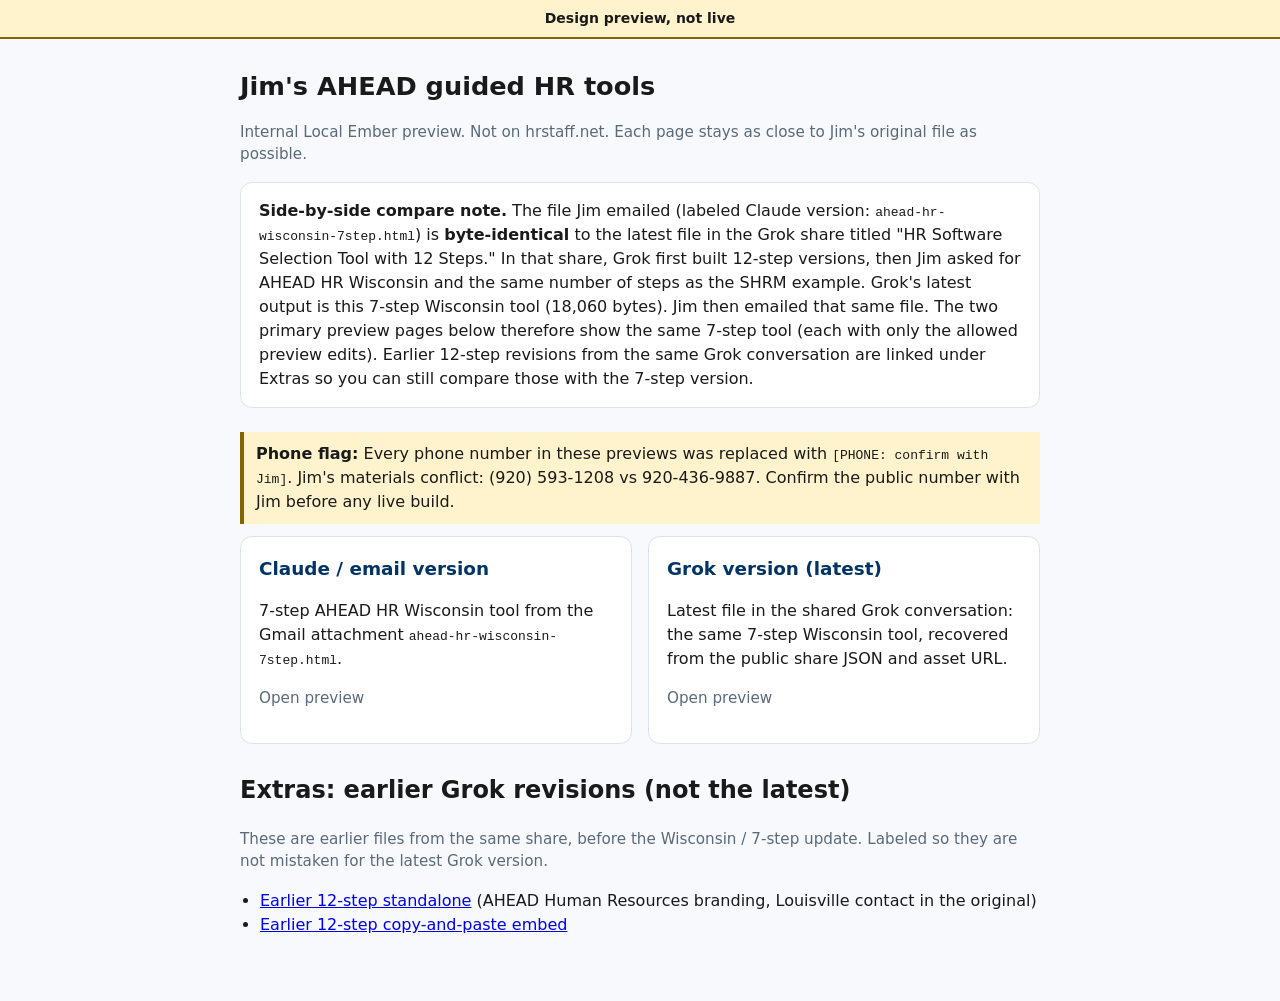
==== index.html @ 3450f0ce "Add noindex previews of Jim's original Claude and Grok guided HR tools." ====
<!DOCTYPE html>
<html lang="en">
<head>
<meta charset="utf-8">
<meta name="viewport" content="width=device-width, initial-scale=1">
<title>Jim's AHEAD guided HR tools - Design Preview</title>
<meta name="robots" content="noindex,nofollow">
<meta name="description" content="Internal design preview only. Not the live hrstaff.net site.">
<style>
  body { font-family: system-ui, -apple-system, Segoe UI, sans-serif; margin: 0; color: #1a1a1a; background: #f7f9fc; line-height: 1.5; }
  .le-preview-banner { font-family: system-ui, sans-serif; background: #fff3cd; color: #1a1a1a; border-bottom: 2px solid #856404; text-align: center; padding: 8px 12px; font-size: 14px; font-weight: 600; }
  main { max-width: 800px; margin: 0 auto; padding: 28px 20px 48px; }
  h1 { font-size: 1.6rem; margin: 0 0 8px; }
  .note { background: #fff; border: 1px solid #dde3ea; border-radius: 12px; padding: 16px 18px; margin: 16px 0 24px; }
  .cards { display: grid; grid-template-columns: 1fr 1fr; gap: 16px; }
  @media (max-width: 640px) { .cards { grid-template-columns: 1fr; } }
  a.card { display: block; background: #fff; border: 1.5px solid #dde3ea; border-radius: 12px; padding: 18px; text-decoration: none; color: inherit; }
  a.card:hover { border-color: #003366; }
  a.card h2 { margin: 0 0 8px; font-size: 1.15rem; color: #003366; }
  .muted { color: #5a6a7a; font-size: 0.95rem; }
  .extra { margin-top: 28px; }
  .extra ul { padding-left: 20px; }
  .flag { background: #fff3cd; border-left: 4px solid #856404; padding: 10px 12px; margin: 12px 0; }
</style>
</head>
<body>
<div class="le-preview-banner" role="note">Design preview, not live</div>
<main>
  <h1>Jim's AHEAD guided HR tools</h1>
  <p class="muted">Internal Local Ember preview. Not on hrstaff.net. Each page stays as close to Jim's original file as possible.</p>

  <div class="note">
    <strong>Side-by-side compare note.</strong>
    The file Jim emailed (labeled Claude version: <code>ahead-hr-wisconsin-7step.html</code>) is <strong>byte-identical</strong> to the latest file in the Grok share titled "HR Software Selection Tool with 12 Steps."
    In that share, Grok first built 12-step versions, then Jim asked for AHEAD HR Wisconsin and the same number of steps as the SHRM example. Grok's latest output is this 7-step Wisconsin tool (18,060 bytes). Jim then emailed that same file.
    The two primary preview pages below therefore show the same 7-step tool (each with only the allowed preview edits). Earlier 12-step revisions from the same Grok conversation are linked under Extras so you can still compare those with the 7-step version.
  </div>

  <div class="flag"><strong>Phone flag:</strong> Every phone number in these previews was replaced with <code>[PHONE: confirm with Jim]</code>. Jim's materials conflict: (920) 593-1208 vs 920-436-9887. Confirm the public number with Jim before any live build.</div>

  <div class="cards">
    <a class="card" href="./claude/">
      <h2>Claude / email version</h2>
      <p>7-step AHEAD HR Wisconsin tool from the Gmail attachment <code>ahead-hr-wisconsin-7step.html</code>.</p>
      <p class="muted">Open preview</p>
    </a>
    <a class="card" href="./grok/">
      <h2>Grok version (latest)</h2>
      <p>Latest file in the shared Grok conversation: the same 7-step Wisconsin tool, recovered from the public share JSON and asset URL.</p>
      <p class="muted">Open preview</p>
    </a>
  </div>

  <div class="extra">
    <h2>Extras: earlier Grok revisions (not the latest)</h2>
    <p class="muted">These are earlier files from the same share, before the Wisconsin / 7-step update. Labeled so they are not mistaken for the latest Grok version.</p>
    <ul>
      <li><a href="./grok/earlier-12step/">Earlier 12-step standalone</a> (AHEAD Human Resources branding, Louisville contact in the original)</li>
      <li><a href="./grok/earlier-12step-embed/">Earlier 12-step copy-and-paste embed</a></li>
    </ul>
  </div>
</main>
</body>
</html>
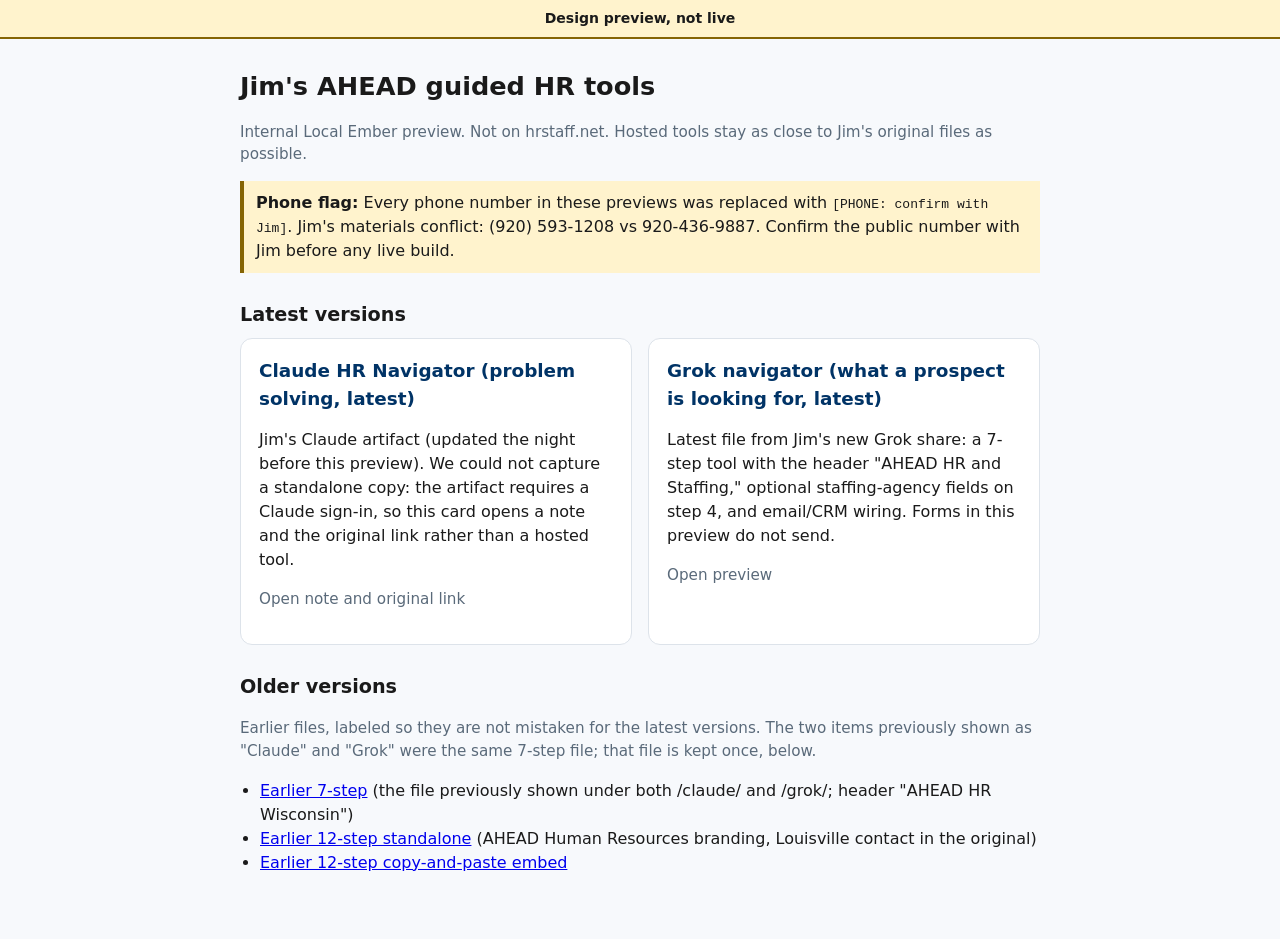
==== commit 3eec537d: "Update Jim navigator previews for the Nov 11 review. Host the latest Grok 7-step tool (AHEAD HR and " ====
--- a/index.html
+++ b/index.html
@@ -11,6 +11,7 @@
   .le-preview-banner { font-family: system-ui, sans-serif; background: #fff3cd; color: #1a1a1a; border-bottom: 2px solid #856404; text-align: center; padding: 8px 12px; font-size: 14px; font-weight: 600; }
   main { max-width: 800px; margin: 0 auto; padding: 28px 20px 48px; }
   h1 { font-size: 1.6rem; margin: 0 0 8px; }
+  h2 { font-size: 1.2rem; margin: 28px 0 8px; }
   .note { background: #fff; border: 1px solid #dde3ea; border-radius: 12px; padding: 16px 18px; margin: 16px 0 24px; }
   .cards { display: grid; grid-template-columns: 1fr 1fr; gap: 16px; }
   @media (max-width: 640px) { .cards { grid-template-columns: 1fr; } }
@@ -18,7 +19,7 @@
   a.card:hover { border-color: #003366; }
   a.card h2 { margin: 0 0 8px; font-size: 1.15rem; color: #003366; }
   .muted { color: #5a6a7a; font-size: 0.95rem; }
-  .extra { margin-top: 28px; }
+  .extra { margin-top: 8px; }
   .extra ul { padding-left: 20px; }
   .flag { background: #fff3cd; border-left: 4px solid #856404; padding: 10px 12px; margin: 12px 0; }
 </style>
@@ -27,34 +28,29 @@
 <div class="le-preview-banner" role="note">Design preview, not live</div>
 <main>
   <h1>Jim's AHEAD guided HR tools</h1>
-  <p class="muted">Internal Local Ember preview. Not on hrstaff.net. Each page stays as close to Jim's original file as possible.</p>
-
-  <div class="note">
-    <strong>Side-by-side compare note.</strong>
-    The file Jim emailed (labeled Claude version: <code>ahead-hr-wisconsin-7step.html</code>) is <strong>byte-identical</strong> to the latest file in the Grok share titled "HR Software Selection Tool with 12 Steps."
-    In that share, Grok first built 12-step versions, then Jim asked for AHEAD HR Wisconsin and the same number of steps as the SHRM example. Grok's latest output is this 7-step Wisconsin tool (18,060 bytes). Jim then emailed that same file.
-    The two primary preview pages below therefore show the same 7-step tool (each with only the allowed preview edits). Earlier 12-step revisions from the same Grok conversation are linked under Extras so you can still compare those with the 7-step version.
-  </div>
+  <p class="muted">Internal Local Ember preview. Not on hrstaff.net. Hosted tools stay as close to Jim's original files as possible.</p>
 
   <div class="flag"><strong>Phone flag:</strong> Every phone number in these previews was replaced with <code>[PHONE: confirm with Jim]</code>. Jim's materials conflict: (920) 593-1208 vs 920-436-9887. Confirm the public number with Jim before any live build.</div>
 
+  <h2>Latest versions</h2>
   <div class="cards">
     <a class="card" href="./claude/">
-      <h2>Claude / email version</h2>
-      <p>7-step AHEAD HR Wisconsin tool from the Gmail attachment <code>ahead-hr-wisconsin-7step.html</code>.</p>
-      <p class="muted">Open preview</p>
+      <h2>Claude HR Navigator (problem solving, latest)</h2>
+      <p>Jim's Claude artifact (updated the night before this preview). We could not capture a standalone copy: the artifact requires a Claude sign-in, so this card opens a note and the original link rather than a hosted tool.</p>
+      <p class="muted">Open note and original link</p>
     </a>
     <a class="card" href="./grok/">
-      <h2>Grok version (latest)</h2>
-      <p>Latest file in the shared Grok conversation: the same 7-step Wisconsin tool, recovered from the public share JSON and asset URL.</p>
+      <h2>Grok navigator (what a prospect is looking for, latest)</h2>
+      <p>Latest file from Jim's new Grok share: a 7-step tool with the header "AHEAD HR and Staffing," optional staffing-agency fields on step 4, and email/CRM wiring. Forms in this preview do not send.</p>
       <p class="muted">Open preview</p>
     </a>
   </div>
 
   <div class="extra">
-    <h2>Extras: earlier Grok revisions (not the latest)</h2>
-    <p class="muted">These are earlier files from the same share, before the Wisconsin / 7-step update. Labeled so they are not mistaken for the latest Grok version.</p>
+    <h2>Older versions</h2>
+    <p class="muted">Earlier files, labeled so they are not mistaken for the latest versions. The two items previously shown as "Claude" and "Grok" were the same 7-step file; that file is kept once, below.</p>
     <ul>
+      <li><a href="./grok/earlier-7step/">Earlier 7-step</a> (the file previously shown under both /claude/ and /grok/; header "AHEAD HR Wisconsin")</li>
       <li><a href="./grok/earlier-12step/">Earlier 12-step standalone</a> (AHEAD Human Resources branding, Louisville contact in the original)</li>
       <li><a href="./grok/earlier-12step-embed/">Earlier 12-step copy-and-paste embed</a></li>
     </ul>
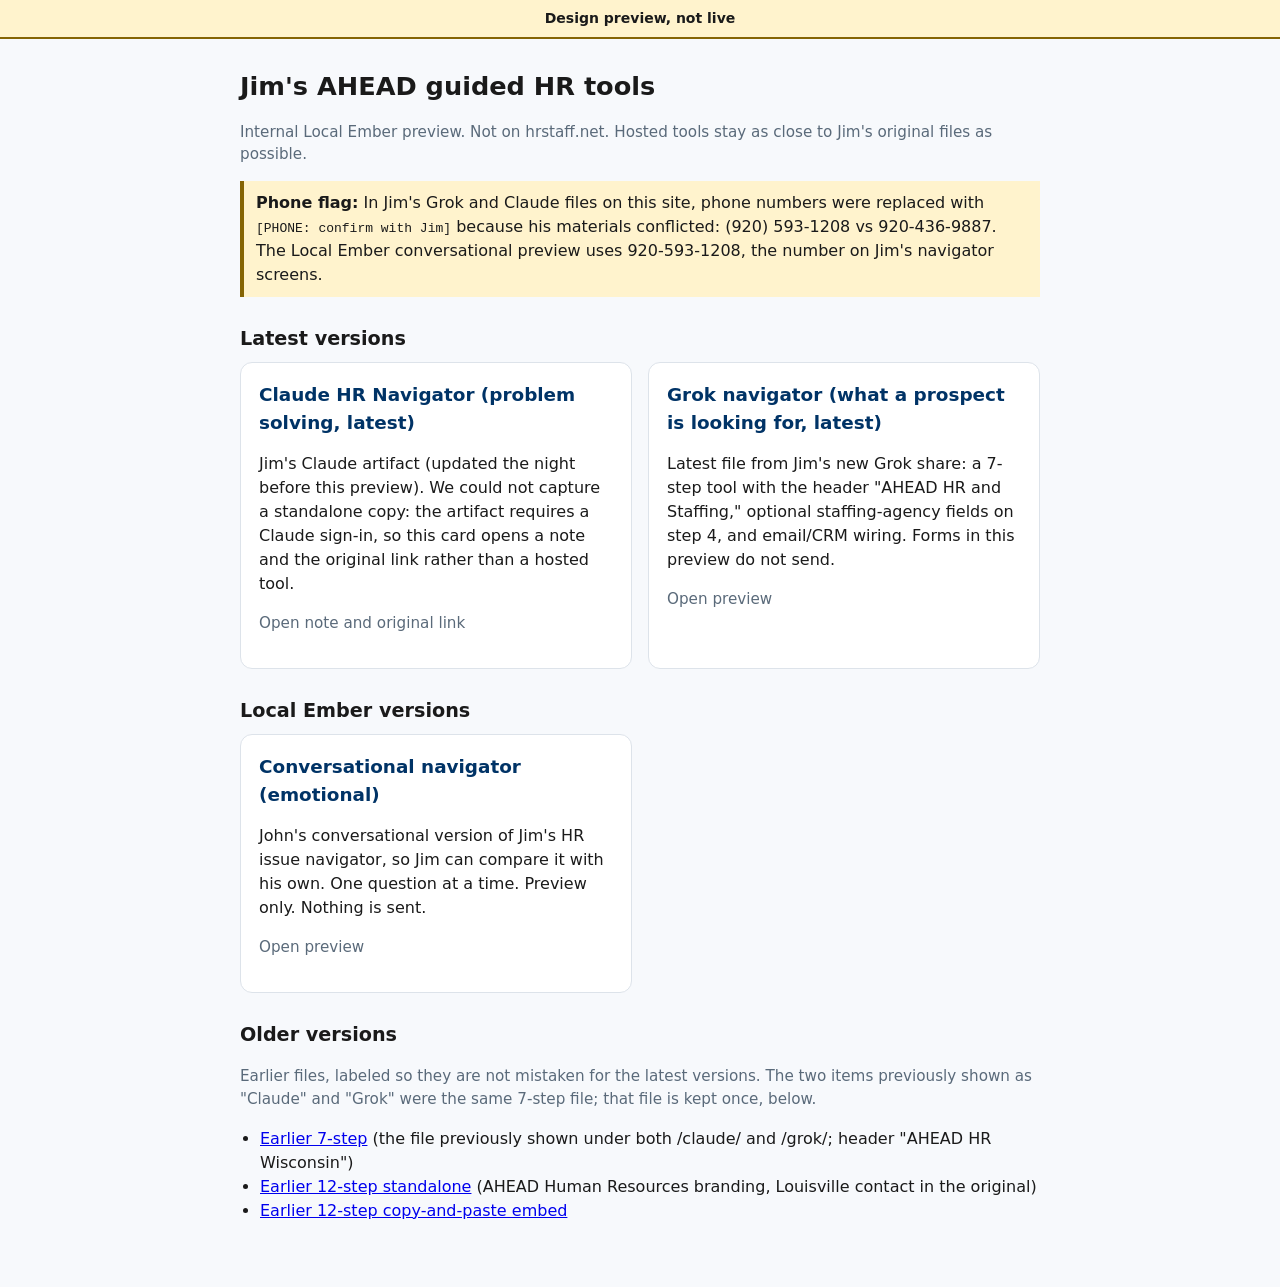
==== commit 76cd479e: "Add the Local Ember conversational HR navigator preview. Preview only, for Jim to compare with his o" ====
--- a/index.html
+++ b/index.html
@@ -30,7 +30,7 @@
   <h1>Jim's AHEAD guided HR tools</h1>
   <p class="muted">Internal Local Ember preview. Not on hrstaff.net. Hosted tools stay as close to Jim's original files as possible.</p>
 
-  <div class="flag"><strong>Phone flag:</strong> Every phone number in these previews was replaced with <code>[PHONE: confirm with Jim]</code>. Jim's materials conflict: (920) 593-1208 vs 920-436-9887. Confirm the public number with Jim before any live build.</div>
+  <div class="flag"><strong>Phone flag:</strong> In Jim's Grok and Claude files on this site, phone numbers were replaced with <code>[PHONE: confirm with Jim]</code> because his materials conflicted: (920) 593-1208 vs 920-436-9887. The Local Ember conversational preview uses 920-593-1208, the number on Jim's navigator screens.</div>
 
   <h2>Latest versions</h2>
   <div class="cards">
@@ -42,6 +42,15 @@
     <a class="card" href="./grok/">
       <h2>Grok navigator (what a prospect is looking for, latest)</h2>
       <p>Latest file from Jim's new Grok share: a 7-step tool with the header "AHEAD HR and Staffing," optional staffing-agency fields on step 4, and email/CRM wiring. Forms in this preview do not send.</p>
+      <p class="muted">Open preview</p>
+    </a>
+  </div>
+
+  <h2>Local Ember versions</h2>
+  <div class="cards">
+    <a class="card" href="./localember-b/">
+      <h2>Conversational navigator (emotional)</h2>
+      <p>John's conversational version of Jim's HR issue navigator, so Jim can compare it with his own. One question at a time. Preview only. Nothing is sent.</p>
       <p class="muted">Open preview</p>
     </a>
   </div>
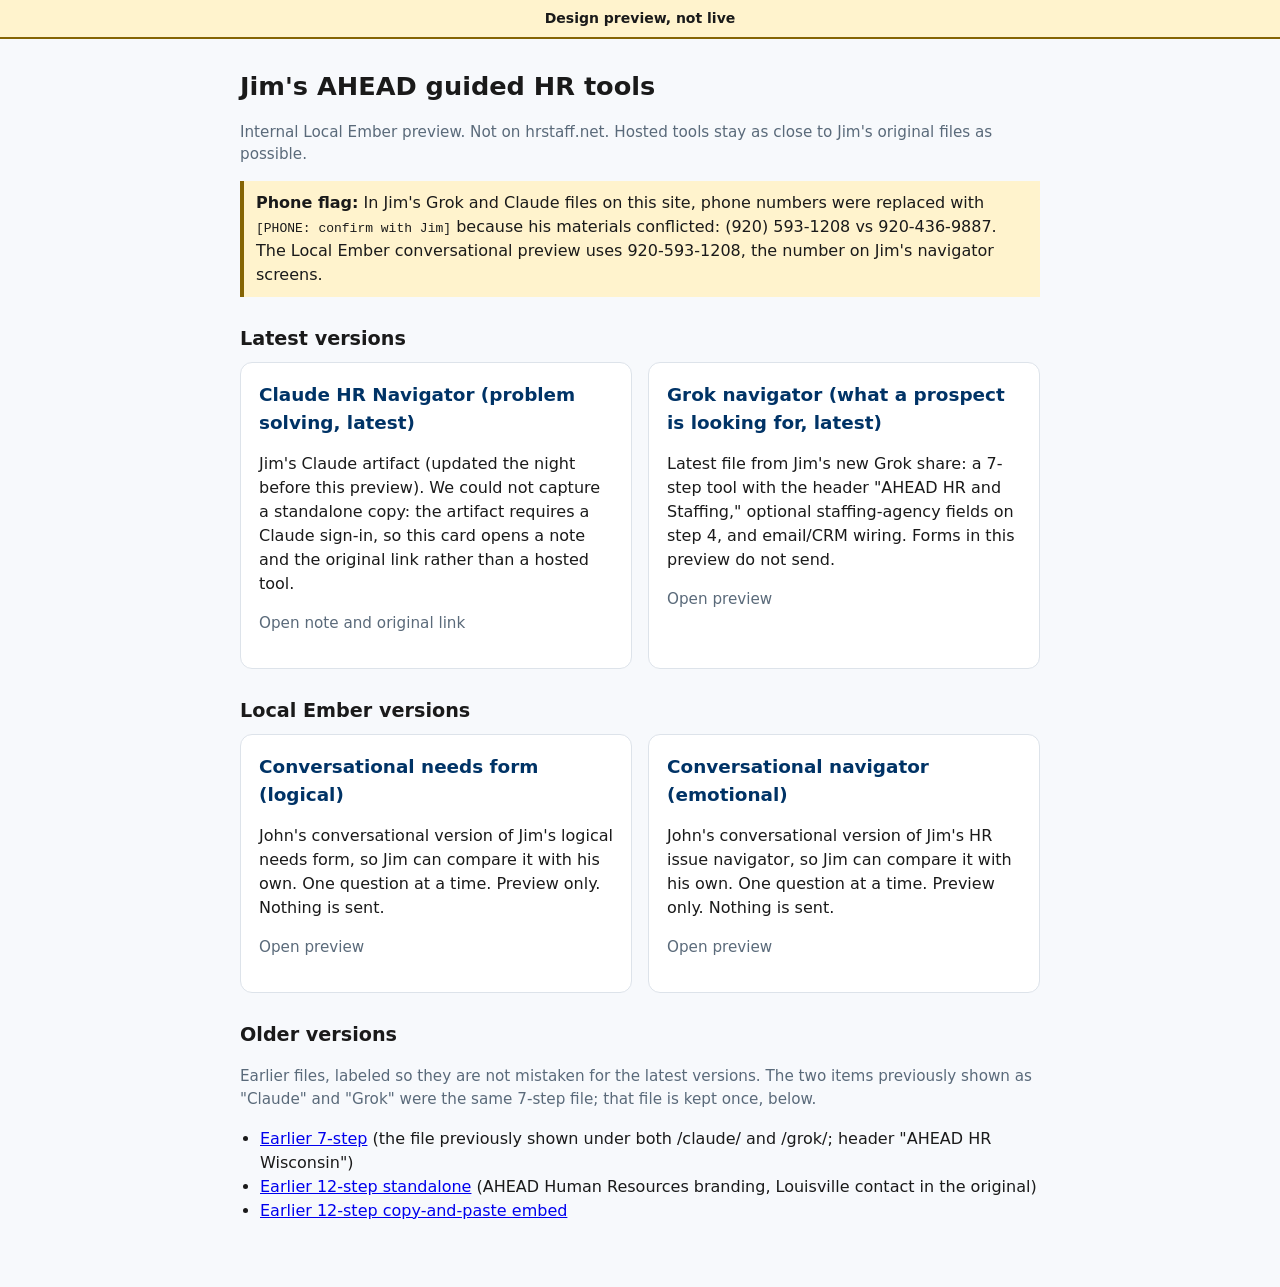
==== commit 605af8d3: "Add the conversational pricing form preview." ====
--- a/index.html
+++ b/index.html
@@ -48,6 +48,11 @@
 
   <h2>Local Ember versions</h2>
   <div class="cards">
+    <a class="card" href="./localember-a/">
+      <h2>Conversational needs form (logical)</h2>
+      <p>John's conversational version of Jim's logical needs form, so Jim can compare it with his own. One question at a time. Preview only. Nothing is sent.</p>
+      <p class="muted">Open preview</p>
+    </a>
     <a class="card" href="./localember-b/">
       <h2>Conversational navigator (emotional)</h2>
       <p>John's conversational version of Jim's HR issue navigator, so Jim can compare it with his own. One question at a time. Preview only. Nothing is sent.</p>
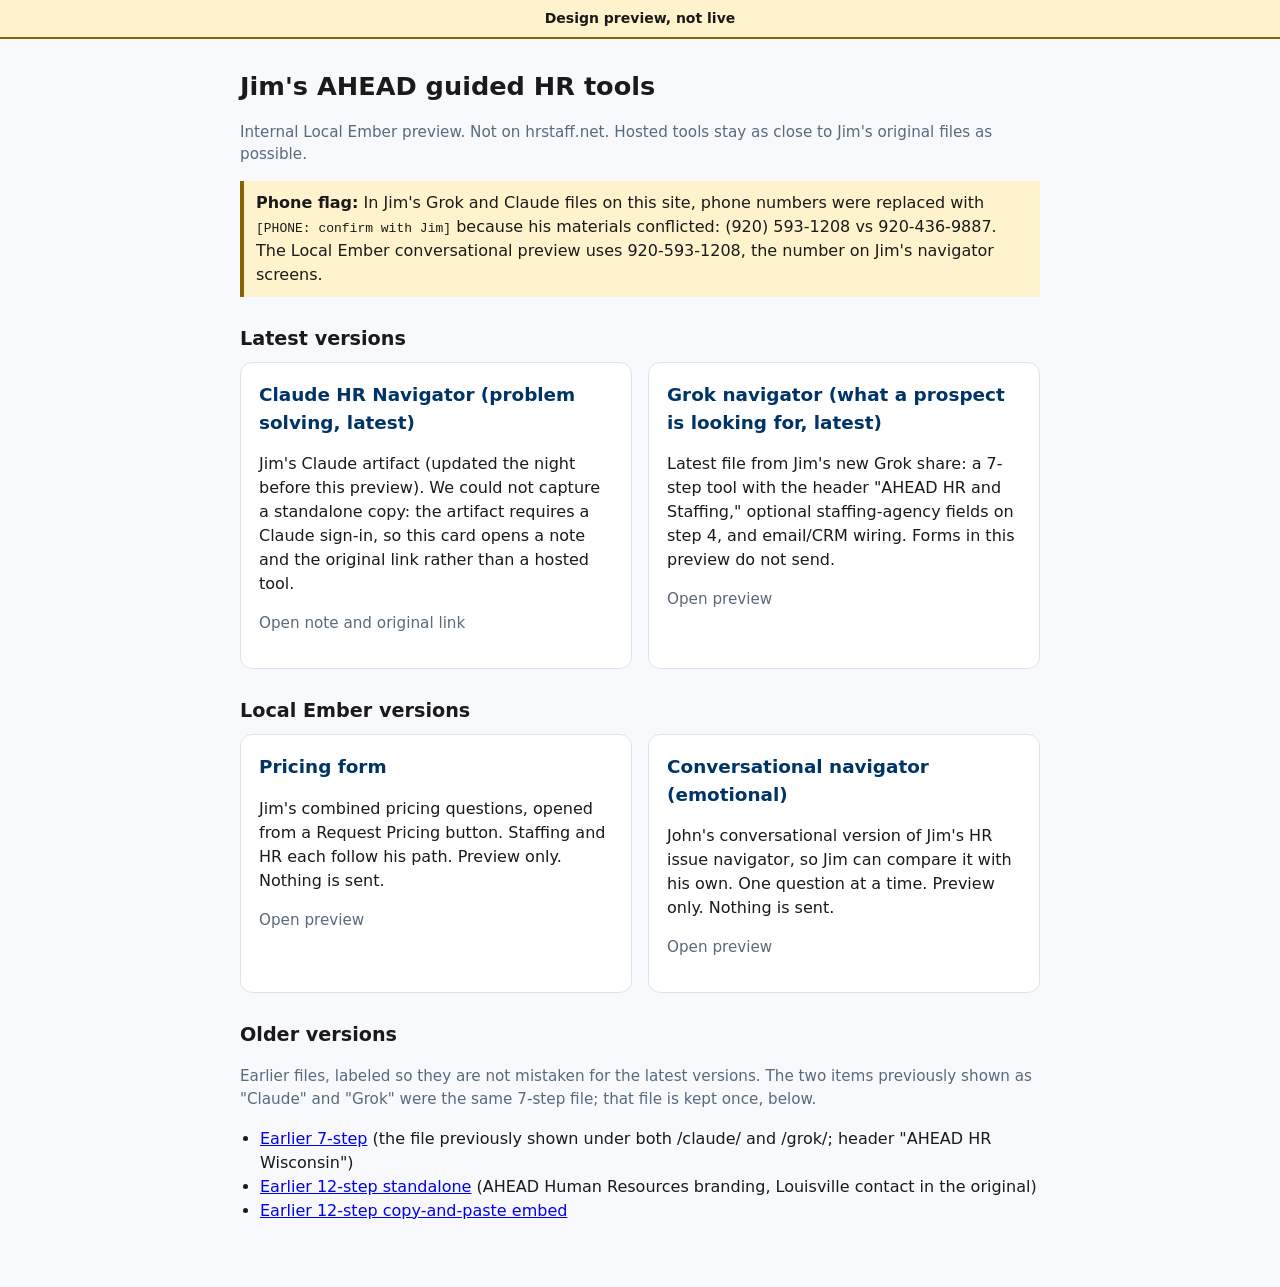
==== commit b2a1468f: "Rebuild the pricing preview as a popup from Jim's combined questions." ====
--- a/index.html
+++ b/index.html
@@ -49,8 +49,8 @@
   <h2>Local Ember versions</h2>
   <div class="cards">
     <a class="card" href="./localember-a/">
-      <h2>Conversational needs form (logical)</h2>
-      <p>John's conversational version of Jim's logical needs form, so Jim can compare it with his own. One question at a time. Preview only. Nothing is sent.</p>
+      <h2>Pricing form</h2>
+      <p>Jim's combined pricing questions, opened from a Request Pricing button. Staffing and HR each follow his path. Preview only. Nothing is sent.</p>
       <p class="muted">Open preview</p>
     </a>
     <a class="card" href="./localember-b/">
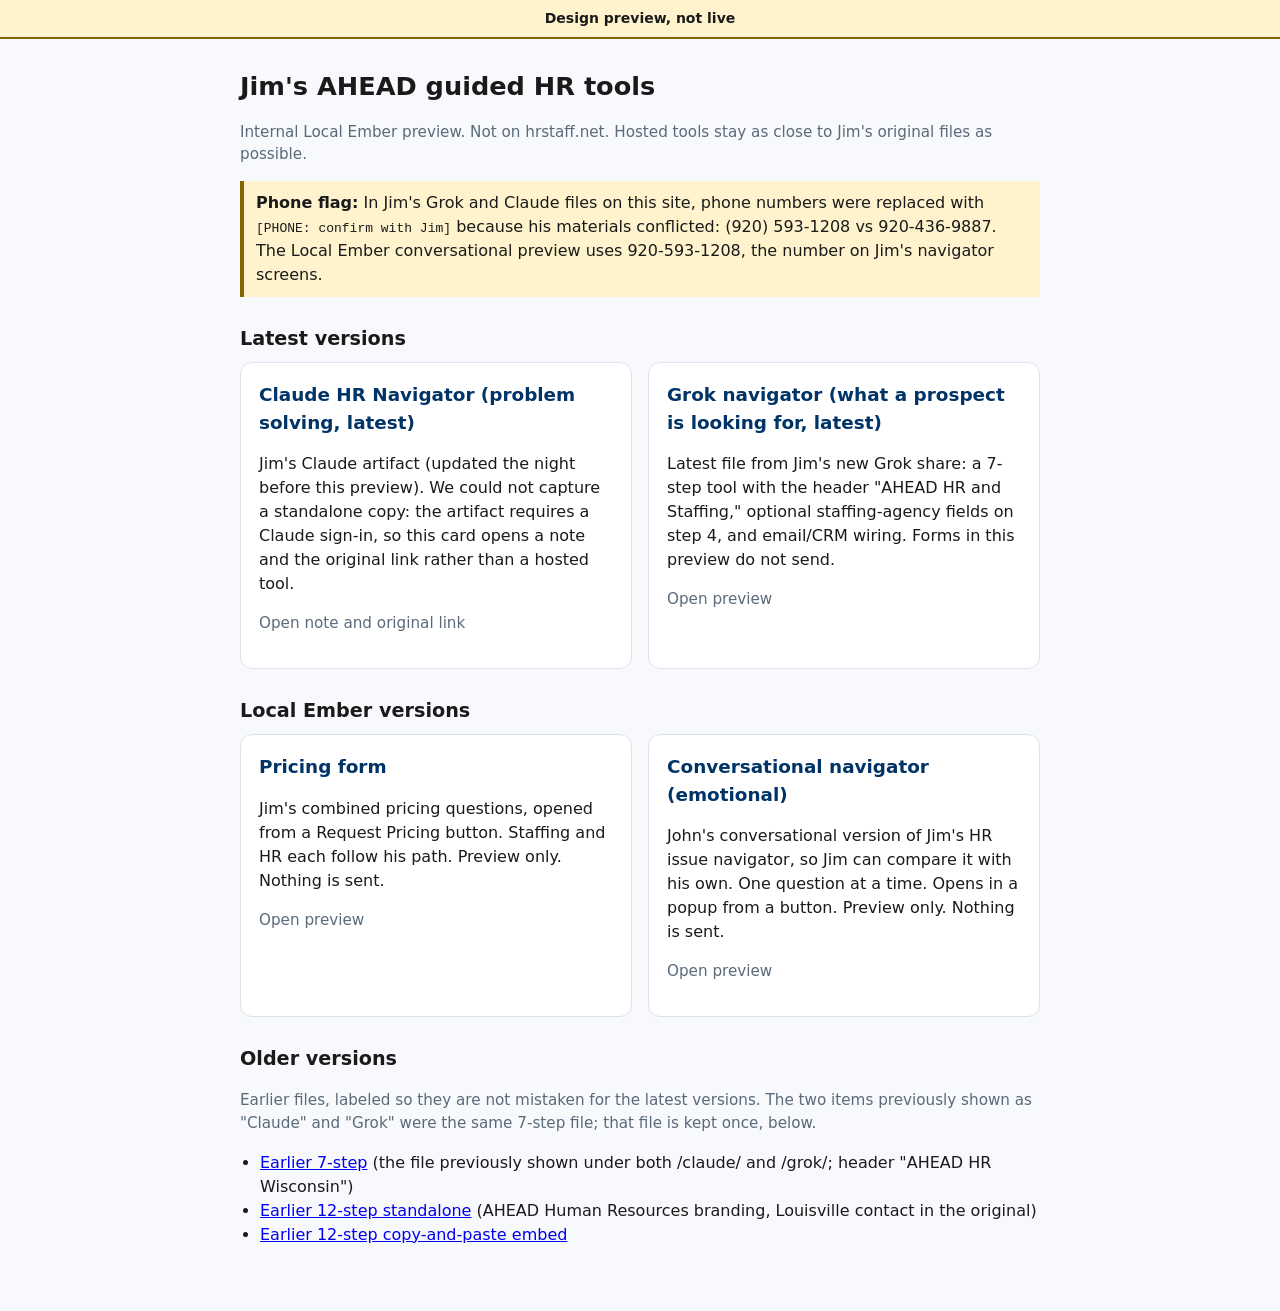
==== commit 81a15002: "Show the HR Issue Navigator as a popup. The preview opens from a button. Enter moves past the name, " ====
--- a/index.html
+++ b/index.html
@@ -55,7 +55,7 @@
     </a>
     <a class="card" href="./localember-b/">
       <h2>Conversational navigator (emotional)</h2>
-      <p>John's conversational version of Jim's HR issue navigator, so Jim can compare it with his own. One question at a time. Preview only. Nothing is sent.</p>
+      <p>John's conversational version of Jim's HR issue navigator, so Jim can compare it with his own. One question at a time. Opens in a popup from a button. Preview only. Nothing is sent.</p>
       <p class="muted">Open preview</p>
     </a>
   </div>
